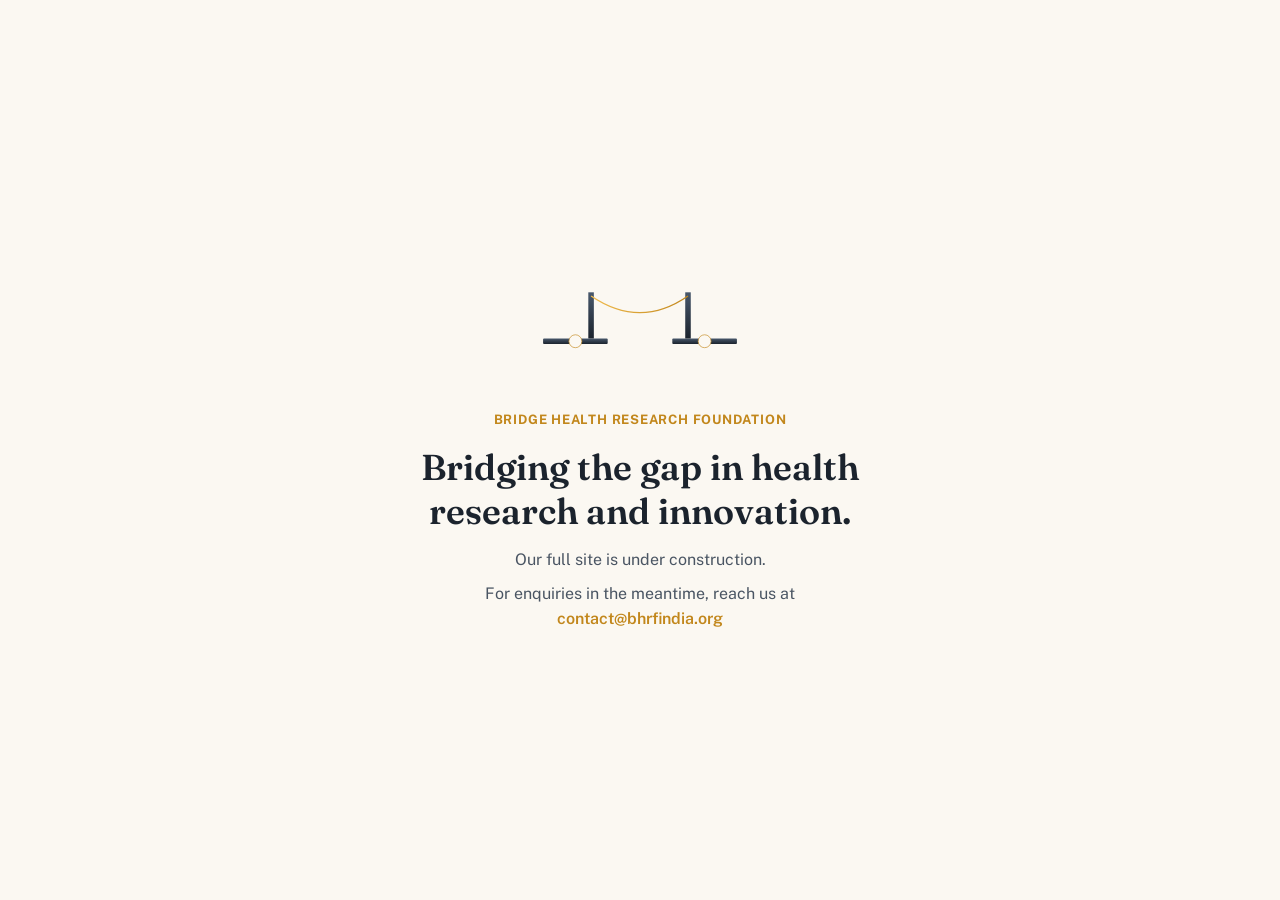
==== index.html @ 229c5f3b "Add files via upload" ====
<!DOCTYPE html>
<html lang="en">
<head>
<meta charset="UTF-8">
<meta name="viewport" content="width=device-width, initial-scale=1.0">
<title>Bridge Health Research Foundation — Coming Soon</title>
<link href="https://fonts.googleapis.com/css2?family=Fraunces:wght@500;600&family=Public+Sans:wght@400;500&display=swap" rel="stylesheet">
<style>
  :root{
    --slate-2:#1B232D;
    --amber-1:#F0BB4D;
    --amber-2:#C2871C;
    --cream-1:#FBF8F2;
  }
  *{box-sizing:border-box;}
  html,body{height:100%; margin:0;}
  body{
    display:flex; align-items:center; justify-content:center;
    font-family:'Public Sans', sans-serif;
    background:var(--cream-1); color:var(--slate-2);
    padding:24px; text-align:center;
  }
  .card{max-width:520px;}
  svg{margin:0 auto 28px;}
  h1{font-family:'Fraunces', serif; font-size:clamp(26px,4vw,36px); margin:0 0 14px; font-weight:600;}
  p{font-size:16px; color:#4A5563; margin:0 0 8px; line-height:1.6;}
  .tag{font-size:13px; color:var(--amber-2); font-weight:700; letter-spacing:0.06em; margin-bottom:18px; display:block;}
  a.mail{color:var(--amber-2); font-weight:600; text-decoration:none;}
  a.mail:hover{text-decoration:underline;}
</style>
</head>
<body>
  <div class="card">
    <svg width="220" height="120" viewBox="0 0 460 260" xmlns="http://www.w3.org/2000/svg" aria-hidden="true">
      <defs>
        <linearGradient id="s" x1="0" y1="0" x2="0" y2="1">
          <stop offset="0" stop-color="#48586C"/><stop offset="1" stop-color="#1B232D"/>
        </linearGradient>
        <linearGradient id="a" x1="0" y1="0" x2="1" y2="0">
          <stop offset="0" stop-color="#F0BB4D"/><stop offset="1" stop-color="#C2871C"/>
        </linearGradient>
      </defs>
      <rect x="20" y="170" width="140" height="12" rx="2" fill="url(#s)"/>
      <rect x="300" y="170" width="140" height="12" rx="2" fill="url(#s)"/>
      <rect x="118" y="70" width="12" height="100" fill="url(#s)"/>
      <rect x="328" y="70" width="12" height="100" fill="url(#s)"/>
      <path d="M124,78 Q230,150 334,78" stroke="url(#a)" stroke-width="3" fill="none"/>
      <circle cx="90" cy="176" r="14" fill="#FBF8F2" stroke="#C2871C" stroke-width="1.4"/>
      <circle cx="370" cy="176" r="14" fill="#FBF8F2" stroke="#C2871C" stroke-width="1.4"/>
    </svg>
    <span class="tag">BRIDGE HEALTH RESEARCH FOUNDATION</span>
    <h1>Bridging the gap in health research and innovation.</h1>
    <p>Our full site is under construction.</p>
    <p>For enquiries in the meantime, reach us at<br>
      <a class="mail" href="mailto:contact@bhrfindia.org">contact@bhrfindia.org</a>
    </p>
  </div>
</body>
</html>
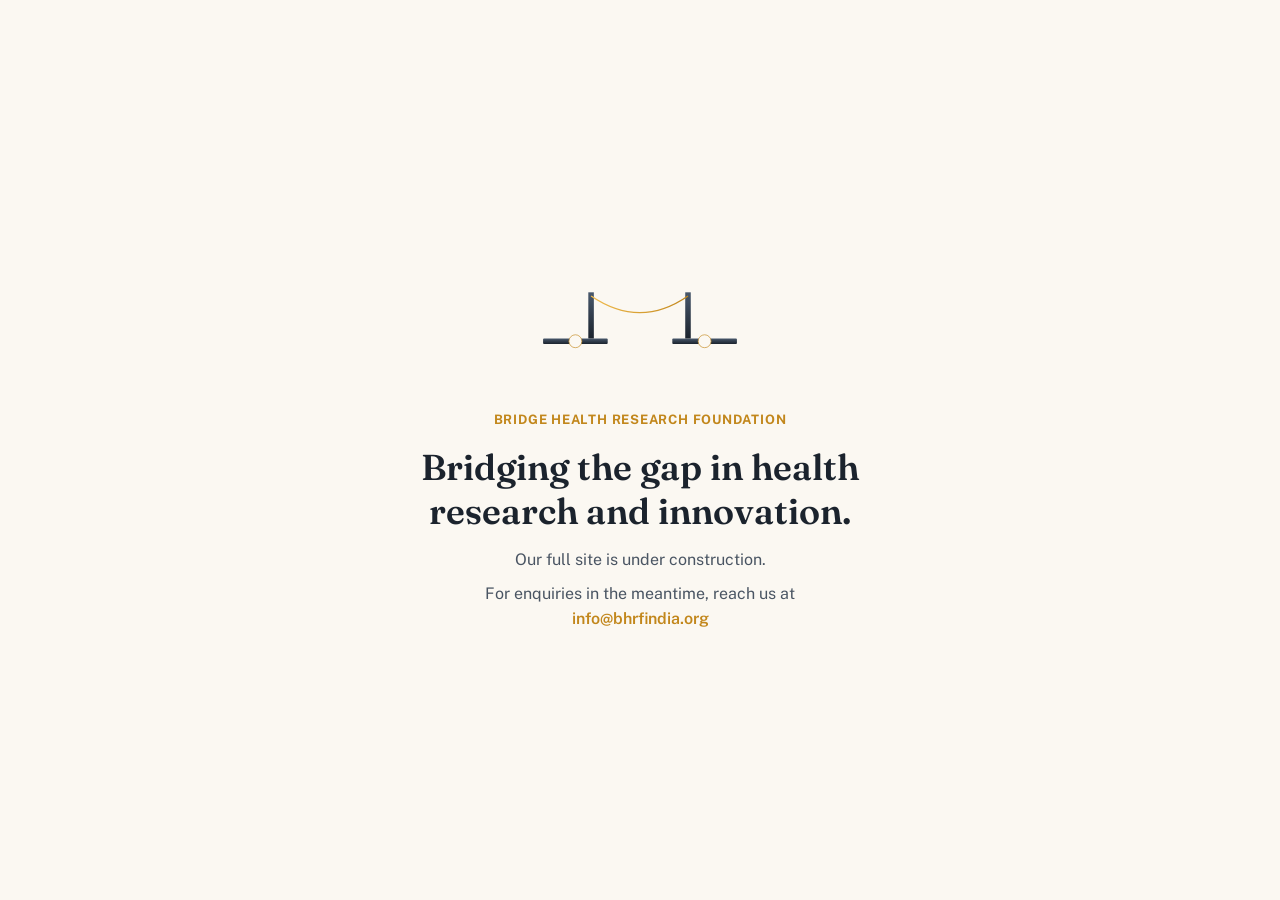
==== commit bfbd6970: "Update contact email address in index.html" ====
--- a/index.html
+++ b/index.html
@@ -52,7 +52,7 @@
     <h1>Bridging the gap in health research and innovation.</h1>
     <p>Our full site is under construction.</p>
     <p>For enquiries in the meantime, reach us at<br>
-      <a class="mail" href="mailto:contact@bhrfindia.org">contact@bhrfindia.org</a>
+      <a class="mail" href="mailto:info@bhrfindia.org">info@bhrfindia.org</a>
     </p>
   </div>
 </body>
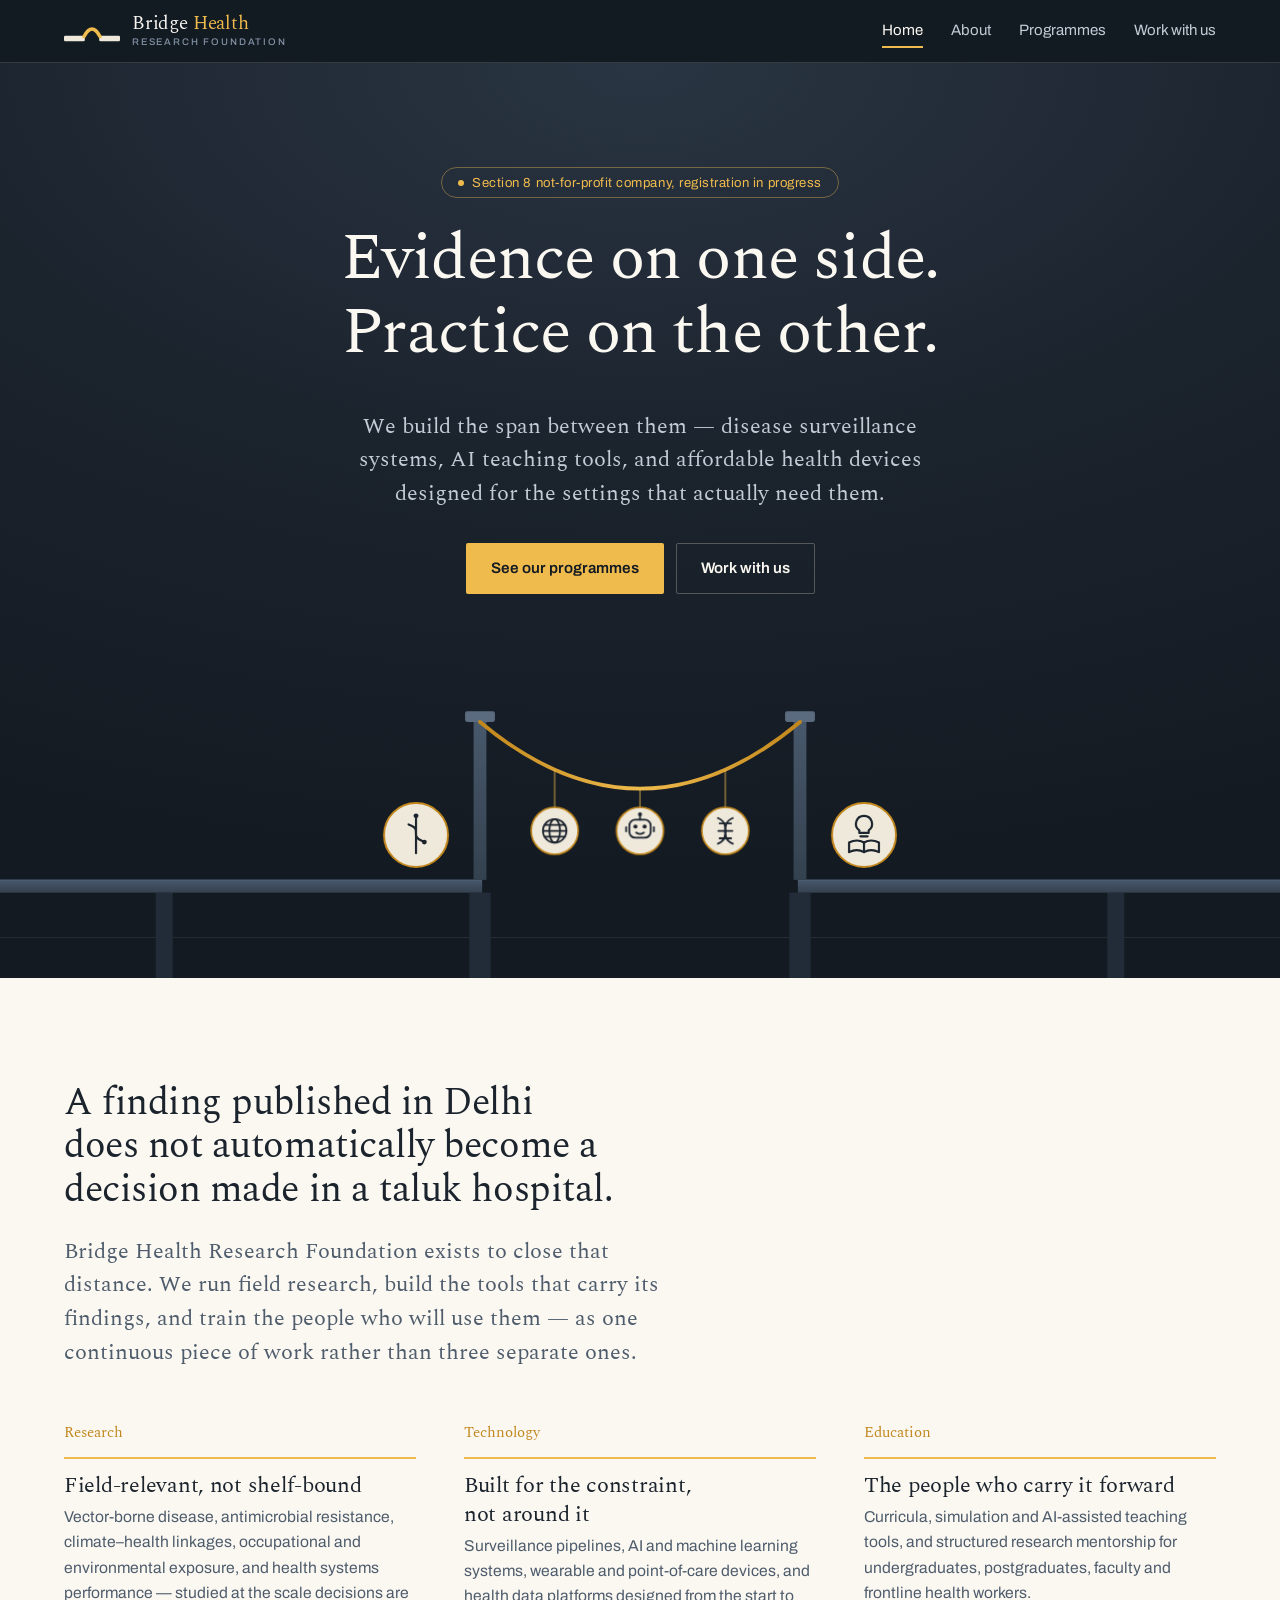
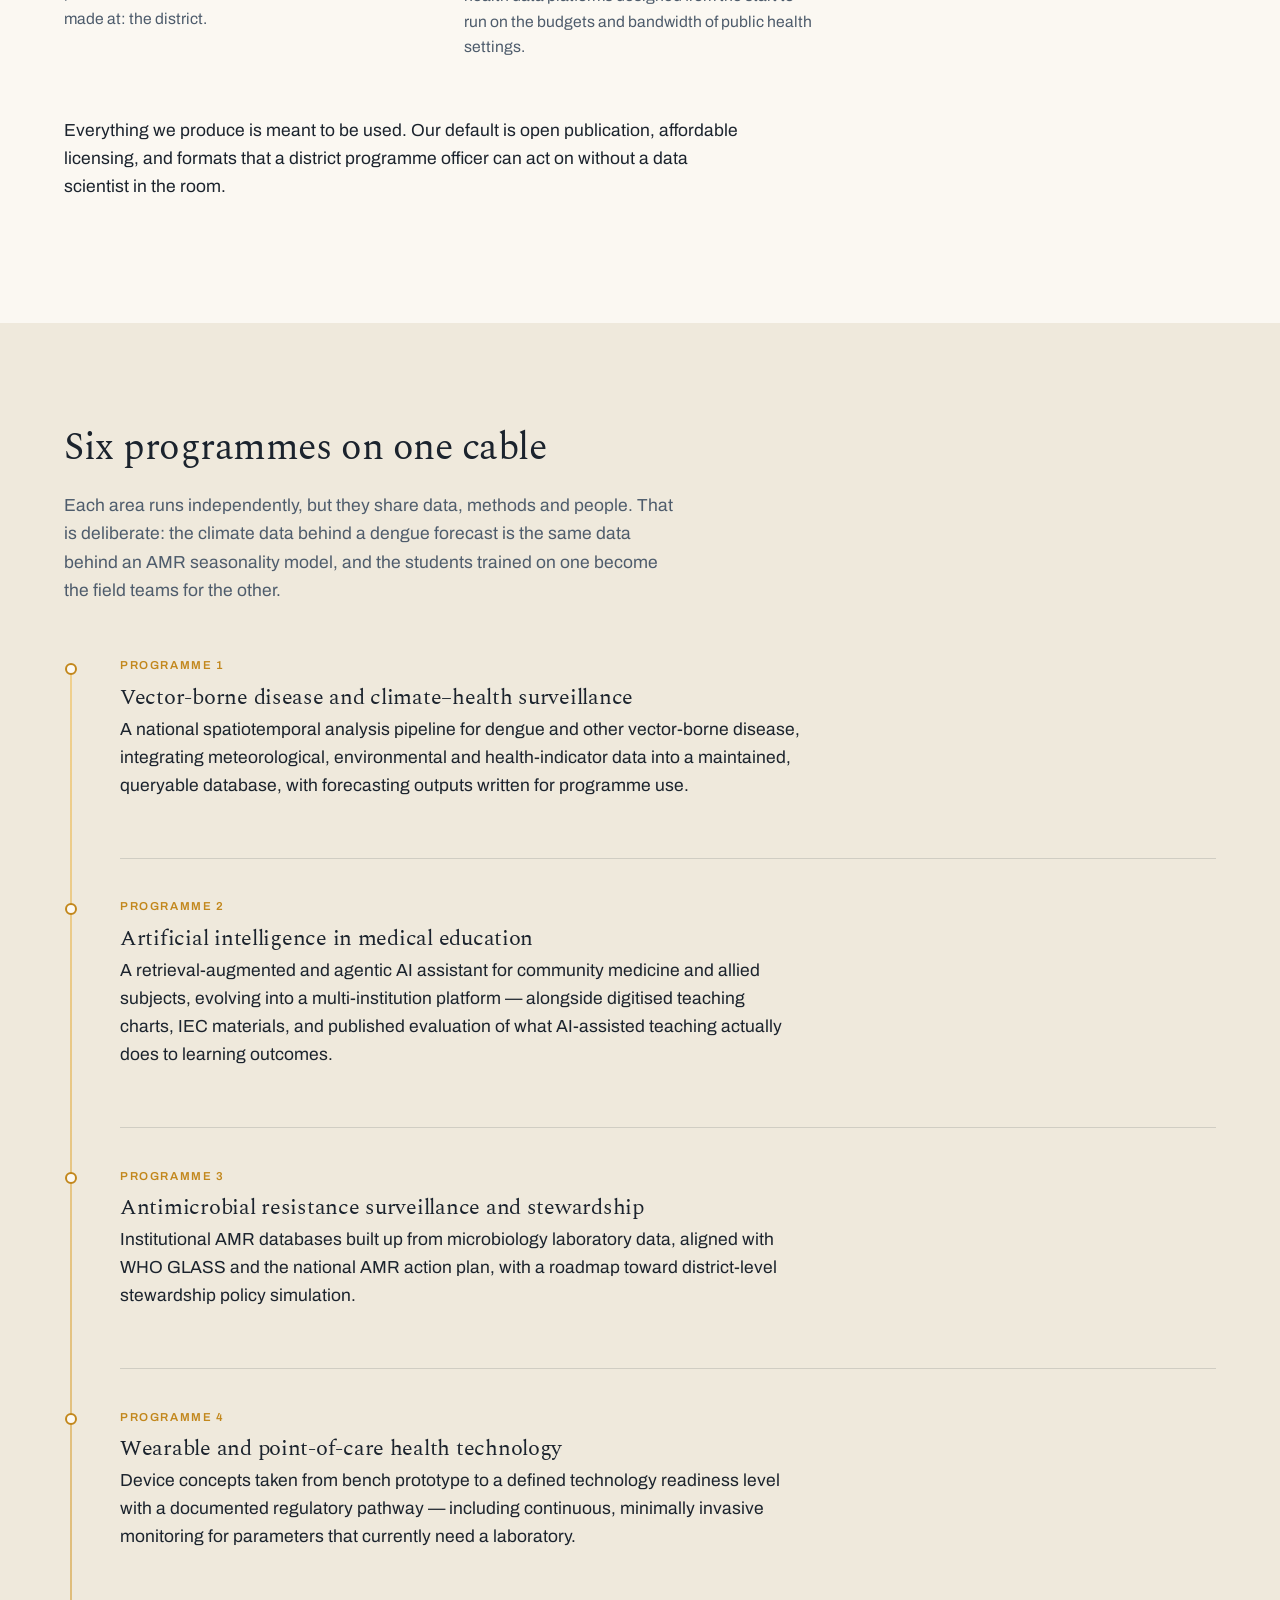
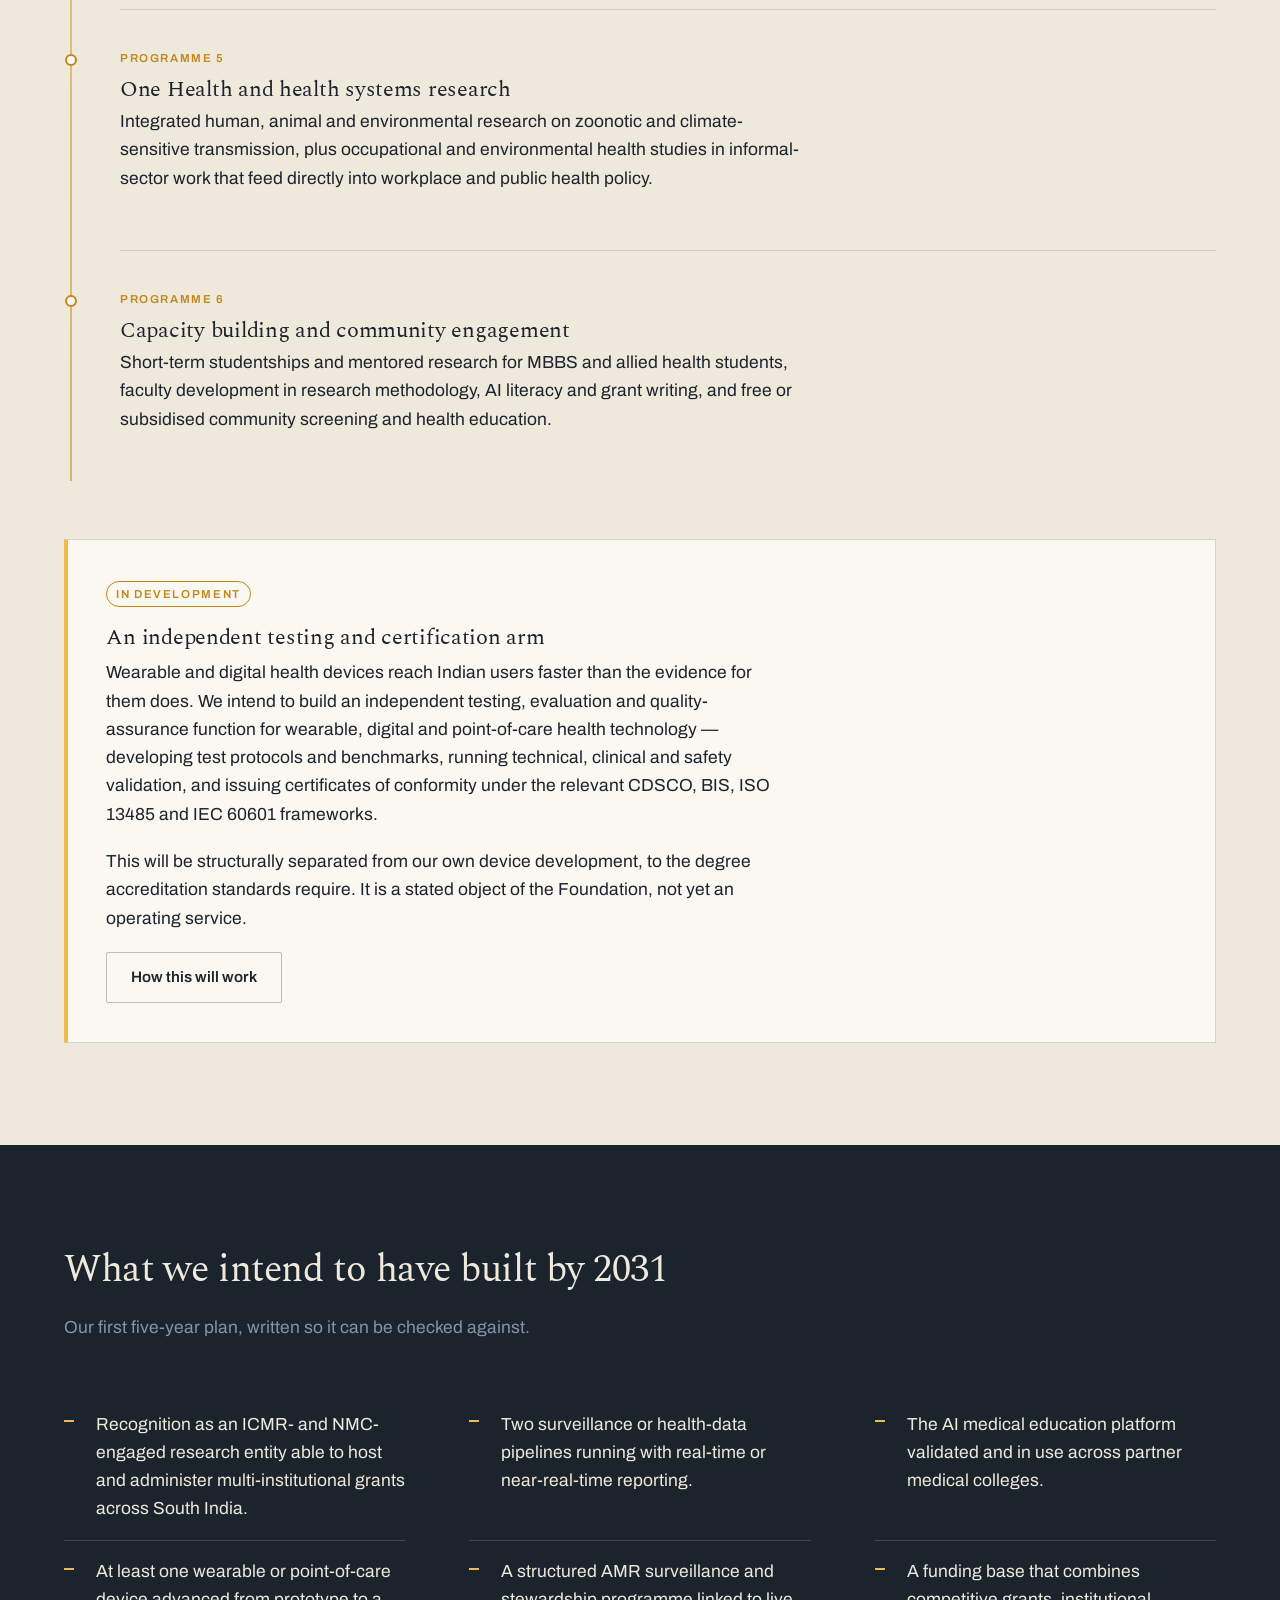
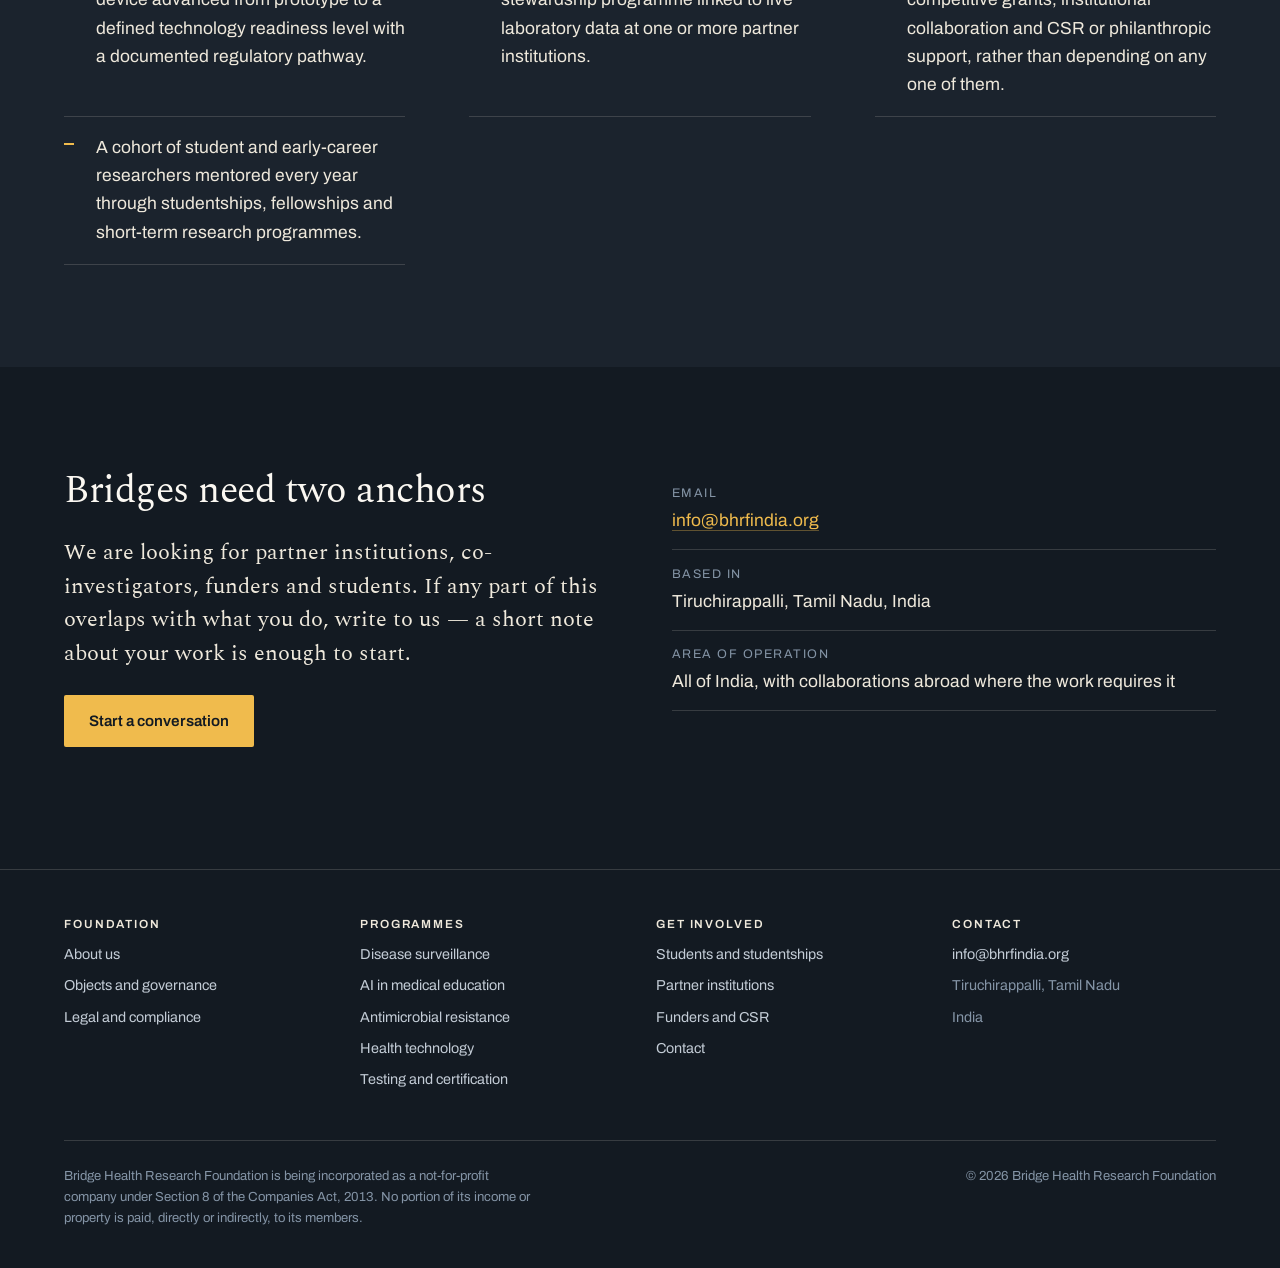
==== commit f4543e10: "Add files via upload" ====
--- a/index.html
+++ b/index.html
@@ -1,59 +1,328 @@
 <!DOCTYPE html>
-<html lang="en">
+<html lang="en-IN">
 <head>
-<meta charset="UTF-8">
-<meta name="viewport" content="width=device-width, initial-scale=1.0">
-<title>Bridge Health Research Foundation — Coming Soon</title>
-<link href="https://fonts.googleapis.com/css2?family=Fraunces:wght@500;600&family=Public+Sans:wght@400;500&display=swap" rel="stylesheet">
-<style>
-  :root{
-    --slate-2:#1B232D;
-    --amber-1:#F0BB4D;
-    --amber-2:#C2871C;
-    --cream-1:#FBF8F2;
-  }
-  *{box-sizing:border-box;}
-  html,body{height:100%; margin:0;}
-  body{
-    display:flex; align-items:center; justify-content:center;
-    font-family:'Public Sans', sans-serif;
-    background:var(--cream-1); color:var(--slate-2);
-    padding:24px; text-align:center;
-  }
-  .card{max-width:520px;}
-  svg{margin:0 auto 28px;}
-  h1{font-family:'Fraunces', serif; font-size:clamp(26px,4vw,36px); margin:0 0 14px; font-weight:600;}
-  p{font-size:16px; color:#4A5563; margin:0 0 8px; line-height:1.6;}
-  .tag{font-size:13px; color:var(--amber-2); font-weight:700; letter-spacing:0.06em; margin-bottom:18px; display:block;}
-  a.mail{color:var(--amber-2); font-weight:600; text-decoration:none;}
-  a.mail:hover{text-decoration:underline;}
-</style>
+<meta charset="utf-8">
+<meta name="viewport" content="width=device-width, initial-scale=1">
+<title>Bridge Health Research Foundation — health research, education and technology for Indian public health</title>
+<meta name="description" content="Bridge Health Research Foundation is a not-for-profit research organisation working on disease surveillance, antimicrobial resistance, climate and health, AI in medical education, and low-cost health technology in India.">
+<link rel="icon" href="assets/img/favicon.svg" type="image/svg+xml">
+<link rel="icon" href="assets/img/favicon-32.png" sizes="32x32" type="image/png">
+<link rel="icon" href="assets/img/favicon-16.png" sizes="16x16" type="image/png">
+<link rel="apple-touch-icon" href="assets/img/apple-touch-icon.png">
+<link rel="manifest" href="site.webmanifest">
+<meta name="theme-color" content="#1B232D">
+<meta property="og:title" content="Bridge Health Research Foundation — health research, education and technology for Indian public health">
+<meta property="og:description" content="Bridge Health Research Foundation is a not-for-profit research organisation working on disease surveillance, antimicrobial resistance, climate and health, AI in medical education, and low-cost health technology in India.">
+<meta property="og:type" content="website">
+<meta property="og:url" content="https://bhrfindia.org/">
+<meta property="og:image" content="https://bhrfindia.org/assets/img/social-card.png">
+<meta property="og:image:width" content="1200">
+<meta property="og:image:height" content="630">
+<meta name="twitter:card" content="summary_large_image">
+<link rel="canonical" href="https://bhrfindia.org/">
+<link rel="preconnect" href="https://fonts.googleapis.com">
+<link rel="preconnect" href="https://fonts.gstatic.com" crossorigin>
+<link href="https://fonts.googleapis.com/css2?family=Archivo:wght@400;500;600&family=Spectral:ital,wght@0,300;0,400;0,600;1,400&display=swap" rel="stylesheet">
+<link rel="stylesheet" href="assets/css/site.css">
 </head>
 <body>
-  <div class="card">
-    <svg width="220" height="120" viewBox="0 0 460 260" xmlns="http://www.w3.org/2000/svg" aria-hidden="true">
-      <defs>
-        <linearGradient id="s" x1="0" y1="0" x2="0" y2="1">
-          <stop offset="0" stop-color="#48586C"/><stop offset="1" stop-color="#1B232D"/>
-        </linearGradient>
-        <linearGradient id="a" x1="0" y1="0" x2="1" y2="0">
-          <stop offset="0" stop-color="#F0BB4D"/><stop offset="1" stop-color="#C2871C"/>
-        </linearGradient>
-      </defs>
-      <rect x="20" y="170" width="140" height="12" rx="2" fill="url(#s)"/>
-      <rect x="300" y="170" width="140" height="12" rx="2" fill="url(#s)"/>
-      <rect x="118" y="70" width="12" height="100" fill="url(#s)"/>
-      <rect x="328" y="70" width="12" height="100" fill="url(#s)"/>
-      <path d="M124,78 Q230,150 334,78" stroke="url(#a)" stroke-width="3" fill="none"/>
-      <circle cx="90" cy="176" r="14" fill="#FBF8F2" stroke="#C2871C" stroke-width="1.4"/>
-      <circle cx="370" cy="176" r="14" fill="#FBF8F2" stroke="#C2871C" stroke-width="1.4"/>
-    </svg>
-    <span class="tag">BRIDGE HEALTH RESEARCH FOUNDATION</span>
-    <h1>Bridging the gap in health research and innovation.</h1>
-    <p>Our full site is under construction.</p>
-    <p>For enquiries in the meantime, reach us at<br>
-      <a class="mail" href="mailto:info@bhrfindia.org">info@bhrfindia.org</a>
-    </p>
+<a class="skip" href="#main">Skip to content</a>
+
+<header class="masthead">
+  <div class="wrap masthead__inner">
+    <a class="lockup" href="index.html">
+      <img src="assets/img/logo-mark.svg" alt="" width="56" height="30">
+      <span class="lockup__name">Bridge <b>Health</b>
+        <span class="lockup__sub">Research Foundation</span>
+      </span>
+    </a>
+    <button class="nav__toggle" aria-expanded="false" aria-controls="primary-nav">Menu</button>
+    <nav class="nav" id="primary-nav" aria-label="Primary">
+      <a href="index.html">Home</a>
+      <a href="about.html">About</a>
+      <a href="programmes.html">Programmes</a>
+      <a href="work-with-us.html">Work with us</a>
+    </nav>
   </div>
+</header>
+
+<main id="main">
+
+  <!-- ============ HERO ============ -->
+  <section class="hero">
+    <div class="wrap hero__text">
+      <p class="hero__status">Section 8 not-for-profit company, registration in progress</p>
+      <h1>Evidence on one side.<br>Practice on the other.</h1>
+      <p class="hero__lede">We build the span between them — disease surveillance systems, AI teaching tools, and affordable health devices designed for the settings that actually need them.</p>
+      <div class="hero__actions">
+        <a class="btn btn--primary" href="programmes.html">See our programmes</a>
+        <a class="btn btn--ghost" href="work-with-us.html">Work with us</a>
+      </div>
+    </div>
+
+    <div class="bridge" aria-hidden="true">
+      <svg viewBox="0 0 1200 330" xmlns="http://www.w3.org/2000/svg" preserveAspectRatio="xMidYMax meet">
+        <defs>
+          <linearGradient id="deckGrad" x1="0" y1="0" x2="0" y2="1">
+            <stop class="deck-stop-1" offset="0"/><stop class="deck-stop-2" offset="1"/>
+          </linearGradient>
+          <linearGradient id="cableGrad" x1="0" y1="0" x2="1" y2="0">
+            <stop class="cable-stop-1" offset="0"/><stop class="cable-stop-2" offset=".5"/><stop class="cable-stop-3" offset="1"/>
+          </linearGradient>
+        </defs>
+
+        <line class="bridge__horizon" x1="0" y1="292" x2="1200" y2="292"/>
+
+        <rect class="bridge__pier" x="146" y="250" width="16" height="80"/>
+        <rect class="bridge__pier" x="1038" y="250" width="16" height="80"/>
+        <rect class="bridge__pier" x="440" y="250" width="20" height="80"/>
+        <rect class="bridge__pier" x="740" y="250" width="20" height="80"/>
+
+        <!-- two decks with a real gap between them: the gap is the point -->
+        <rect class="bridge__deck" x="0" y="238" width="452" height="12"/>
+        <rect class="bridge__deck" x="748" y="238" width="452" height="12"/>
+        <line class="bridge__deck-edge" x1="0" y1="238" x2="452" y2="238"/>
+        <line class="bridge__deck-edge" x1="748" y1="238" x2="1200" y2="238"/>
+
+        <rect class="bridge__deck" x="444" y="90" width="12" height="148"/>
+        <rect class="bridge__cap"  x="436" y="80" width="28" height="10" rx="2"/>
+        <rect class="bridge__deck" x="744" y="90" width="12" height="148"/>
+        <rect class="bridge__cap"  x="736" y="80" width="28" height="10" rx="2"/>
+
+        <path class="bridge__cable" pathLength="100" d="M450,90 Q600,215 750,90"/>
+
+        <!-- hanger drop points are the cable's y at each x, not eyeballed -->
+        <line class="bridge__hanger pod pod--1" x1="520" y1="134.7" x2="520" y2="170"/>
+        <line class="bridge__hanger pod pod--2" x1="600" y1="152.5" x2="600" y2="170"/>
+        <line class="bridge__hanger pod pod--3" x1="680" y1="134.7" x2="680" y2="170"/>
+
+        <!-- connector pods: One Health globe, AI assistant, DNA -->
+        <g class="pod pod--1" transform="translate(520,192)">
+          <circle class="bridge__badge" r="22"/><circle class="bridge__ring" r="22"/>
+          <g class="bridge__glyph">
+            <circle r="11"/>
+            <path d="M-11,0 H11"/>
+            <ellipse rx="5" ry="11"/>
+            <path d="M-9.5,-5.5 H9.5 M-9.5,5.5 H9.5"/>
+          </g>
+        </g>
+
+        <g class="pod pod--2" transform="translate(600,192)">
+          <circle class="bridge__badge" r="22"/><circle class="bridge__ring" r="22"/>
+          <g class="bridge__glyph">
+            <path d="M0,-14 V-10.5"/><circle class="bridge__dot" cx="0" cy="-15.5" r="1.9"/>
+            <rect x="-10" y="-10.5" width="20" height="17" rx="5.5"/>
+            <path d="M-13,-3.5 V0.5 M13,-3.5 V0.5"/>
+            <circle class="bridge__dot" cx="-4.3" cy="-4" r="1.9"/>
+            <circle class="bridge__dot" cx="4.3" cy="-4" r="1.9"/>
+            <path d="M-3.6,1.6 Q0,4.2 3.6,1.6"/>
+          </g>
+        </g>
+
+        <g class="pod pod--3" transform="translate(680,192)">
+          <circle class="bridge__badge" r="22"/><circle class="bridge__ring" r="22"/>
+          <g class="bridge__glyph">
+            <path d="M-7,-12 C7,-6 -7,6 7,12"/>
+            <path d="M7,-12 C-7,-6 7,6 -7,12"/>
+            <path d="M-5.4,-7 H5.4 M-6.6,0 H6.6 M-5.4,7 H5.4"/>
+          </g>
+        </g>
+
+        <!-- anchor: health (rod of Asclepius) -->
+        <g class="anchor" transform="translate(390,196)">
+          <circle class="bridge__badge" r="30"/><circle class="bridge__ring bridge__ring--lg" r="30"/>
+          <g class="bridge__glyph bridge__glyph--lg">
+            <path d="M0,-15.5 V17"/>
+            <circle class="bridge__dot" cx="0" cy="-18" r="2.3"/>
+            <path d="M-7,-10 C7,-5.5 -7,0.5 6,5.5"/>
+            <circle class="bridge__dot" cx="7.8" cy="6.6" r="2.3"/>
+          </g>
+        </g>
+
+        <!-- anchor: research (lightbulb over open book) -->
+        <g class="anchor" transform="translate(810,196)">
+          <circle class="bridge__badge" r="30"/><circle class="bridge__ring bridge__ring--lg" r="30"/>
+          <g class="bridge__glyph bridge__glyph--lg">
+            <path d="M0,-18 a7.5,7.5 0 0 1 4.4,13.6 V-2 h-8.8 v-2.4 A7.5,7.5 0 0 1 0,-18 Z"/>
+            <path d="M-3.4,1.2 H3.4"/>
+            <path d="M-14,7 c5,-2.6 9.6,-2.6 14,0 c4.4,-2.6 9,-2.6 14,0 v9 c-5,-2.6 -9.6,-2.6 -14,0 c-4.4,-2.6 -9,-2.6 -14,0 Z"/>
+            <path d="M0,7 V16"/>
+          </g>
+        </g>
+      </svg>
+    </div>
+  </section>
+
+  <!-- ============ WHAT WE DO ============ -->
+  <section class="surface--paper">
+    <div class="wrap">
+      <div class="section-head">
+        <h2>A finding published in Delhi does not automatically become a decision made in a taluk hospital.</h2>
+        <p class="lede">Bridge Health Research Foundation exists to close that distance. We run field research, build the tools that carry its findings, and train the people who will use them — as one continuous piece of work rather than three separate ones.</p>
+      </div>
+
+      <div class="piers">
+        <div class="pier">
+          <span class="pier__num">Research</span>
+          <h3>Field-relevant, not shelf-bound</h3>
+          <p>Vector-borne disease, antimicrobial resistance, climate–health linkages, occupational and environmental exposure, and health systems performance — studied at the scale decisions are made at: the district.</p>
+        </div>
+        <div class="pier">
+          <span class="pier__num">Technology</span>
+          <h3>Built for the constraint, not around it</h3>
+          <p>Surveillance pipelines, AI and machine learning systems, wearable and point-of-care devices, and health data platforms designed from the start to run on the budgets and bandwidth of public health settings.</p>
+        </div>
+        <div class="pier">
+          <span class="pier__num">Education</span>
+          <h3>The people who carry it forward</h3>
+          <p>Curricula, simulation and AI-assisted teaching tools, and structured research mentorship for undergraduates, postgraduates, faculty and frontline health workers.</p>
+        </div>
+      </div>
+
+      <p class="u-mt-8 u-measure">Everything we produce is meant to be used. Our default is open publication, affordable licensing, and formats that a district programme officer can act on without a data scientist in the room.</p>
+    </div>
+  </section>
+
+  <!-- ============ PROGRAMMES ============ -->
+  <section class="surface--tint">
+    <div class="wrap">
+      <div class="section-head">
+        <h2>Six programmes on one cable</h2>
+        <p>Each area runs independently, but they share data, methods and people. That is deliberate: the climate data behind a dengue forecast is the same data behind an AMR seasonality model, and the students trained on one become the field teams for the other.</p>
+      </div>
+
+      <div class="rail">
+        <article class="rail__item">
+          <span class="label">Programme 1</span>
+          <h3>Vector-borne disease and climate–health surveillance</h3>
+          <p>A national spatiotemporal analysis pipeline for dengue and other vector-borne disease, integrating meteorological, environmental and health-indicator data into a maintained, queryable database, with forecasting outputs written for programme use.</p>
+        </article>
+
+        <article class="rail__item">
+          <span class="label">Programme 2</span>
+          <h3>Artificial intelligence in medical education</h3>
+          <p>A retrieval-augmented and agentic AI assistant for community medicine and allied subjects, evolving into a multi-institution platform — alongside digitised teaching charts, IEC materials, and published evaluation of what AI-assisted teaching actually does to learning outcomes.</p>
+        </article>
+
+        <article class="rail__item">
+          <span class="label">Programme 3</span>
+          <h3>Antimicrobial resistance surveillance and stewardship</h3>
+          <p>Institutional AMR databases built up from microbiology laboratory data, aligned with WHO GLASS and the national AMR action plan, with a roadmap toward district-level stewardship policy simulation.</p>
+        </article>
+
+        <article class="rail__item">
+          <span class="label">Programme 4</span>
+          <h3>Wearable and point-of-care health technology</h3>
+          <p>Device concepts taken from bench prototype to a defined technology readiness level with a documented regulatory pathway — including continuous, minimally invasive monitoring for parameters that currently need a laboratory.</p>
+        </article>
+
+        <article class="rail__item">
+          <span class="label">Programme 5</span>
+          <h3>One Health and health systems research</h3>
+          <p>Integrated human, animal and environmental research on zoonotic and climate-sensitive transmission, plus occupational and environmental health studies in informal-sector work that feed directly into workplace and public health policy.</p>
+        </article>
+
+        <article class="rail__item">
+          <span class="label">Programme 6</span>
+          <h3>Capacity building and community engagement</h3>
+          <p>Short-term studentships and mentored research for MBBS and allied health students, faculty development in research methodology, AI literacy and grant writing, and free or subsidised community screening and health education.</p>
+        </article>
+      </div>
+
+      <div class="callout u-mt-9">
+        <span class="label label--outline">In development</span>
+        <h3>An independent testing and certification arm</h3>
+        <p>Wearable and digital health devices reach Indian users faster than the evidence for them does. We intend to build an independent testing, evaluation and quality-assurance function for wearable, digital and point-of-care health technology — developing test protocols and benchmarks, running technical, clinical and safety validation, and issuing certificates of conformity under the relevant CDSCO, BIS, ISO 13485 and IEC 60601 frameworks.</p>
+        <p>This will be structurally separated from our own device development, to the degree accreditation standards require. It is a stated object of the Foundation, not yet an operating service.</p>
+        <p class="callout__action u-mb-0"><a class="btn btn--ghost" href="programmes.html#certification">How this will work</a></p>
+      </div>
+    </div>
+  </section>
+
+  <!-- ============ GOALS ============ -->
+  <section>
+    <div class="wrap">
+      <div class="section-head">
+        <h2>What we intend to have built by 2031</h2>
+        <p>Our first five-year plan, written so it can be checked against.</p>
+      </div>
+      <ul class="goals">
+        <li>Recognition as an ICMR- and NMC-engaged research entity able to host and administer multi-institutional grants across South India.</li>
+        <li>Two surveillance or health-data pipelines running with real-time or near-real-time reporting.</li>
+        <li>The AI medical education platform validated and in use across partner medical colleges.</li>
+        <li>At least one wearable or point-of-care device advanced from prototype to a defined technology readiness level with a documented regulatory pathway.</li>
+        <li>A structured AMR surveillance and stewardship programme linked to live laboratory data at one or more partner institutions.</li>
+        <li>A funding base that combines competitive grants, institutional collaboration and CSR or philanthropic support, rather than depending on any one of them.</li>
+        <li>A cohort of student and early-career researchers mentored every year through studentships, fellowships and short-term research programmes.</li>
+      </ul>
+    </div>
+  </section>
+
+  <!-- ============ CTA ============ -->
+  <section class="cta surface--deep">
+    <div class="wrap cta__grid">
+      <div>
+        <h2>Bridges need two anchors</h2>
+        <p class="lede">We are looking for partner institutions, co-investigators, funders and students. If any part of this overlaps with what you do, write to us — a short note about your work is enough to start.</p>
+        <p><a class="btn btn--primary" href="work-with-us.html">Start a conversation</a></p>
+      </div>
+      <div>
+        <ul class="contact-list">
+          <li><span>Email</span><a href="mailto:info@bhrfindia.org">info@bhrfindia.org</a></li>
+          <li><span>Based in</span>Tiruchirappalli, Tamil Nadu, India</li>
+          <li><span>Area of operation</span>All of India, with collaborations abroad where the work requires it</li>
+        </ul>
+      </div>
+    </div>
+  </section>
+</main>
+
+<footer class="site-footer">
+  <div class="wrap">
+    <div class="site-footer__grid">
+      <div>
+        <h4>Foundation</h4>
+        <ul>
+          <li><a href="about.html">About us</a></li>
+          <li><a href="about.html#objects">Objects and governance</a></li>
+          <li><a href="about.html#compliance">Legal and compliance</a></li>
+        </ul>
+      </div>
+      <div>
+        <h4>Programmes</h4>
+        <ul>
+          <li><a href="programmes.html#surveillance">Disease surveillance</a></li>
+          <li><a href="programmes.html#education">AI in medical education</a></li>
+          <li><a href="programmes.html#amr">Antimicrobial resistance</a></li>
+          <li><a href="programmes.html#devices">Health technology</a></li>
+          <li><a href="programmes.html#certification">Testing and certification</a></li>
+        </ul>
+      </div>
+      <div>
+        <h4>Get involved</h4>
+        <ul>
+          <li><a href="work-with-us.html#students">Students and studentships</a></li>
+          <li><a href="work-with-us.html#institutions">Partner institutions</a></li>
+          <li><a href="work-with-us.html#funders">Funders and CSR</a></li>
+          <li><a href="work-with-us.html#contact">Contact</a></li>
+        </ul>
+      </div>
+      <div>
+        <h4>Contact</h4>
+        <ul>
+          <li><a href="mailto:info@bhrfindia.org">info@bhrfindia.org</a></li>
+          <li>Tiruchirappalli, Tamil Nadu</li>
+          <li>India</li>
+        </ul>
+      </div>
+    </div>
+    <div class="site-footer__legal">
+      <p>Bridge Health Research Foundation is being incorporated as a not-for-profit company under Section 8 of the Companies Act, 2013. No portion of its income or property is paid, directly or indirectly, to its members.</p>
+      <p>&copy; 2026 Bridge Health Research Foundation</p>
+    </div>
+  </div>
+</footer>
+
+<script src="assets/js/site.js"></script>
 </body>
 </html>
--- a/assets/css/site.css
+++ b/assets/css/site.css
@@ -0,0 +1,634 @@
+/* ==========================================================================
+   Bridge Health Research Foundation — site.css
+
+   1. Tokens          primitives, then semantic aliases
+   2. Base            reset and elements
+   3. Layout          wrap, surface, section-head
+   4. Utilities       u- prefixed, single-purpose
+   5. Components      one block each, BEM-ish naming
+
+   Rule that governs the whole palette: amber is only ever used for
+   CONNECTIVE elements — cables, rails, node markers, rules, focus.
+   Never as a background wash or decorative fill.
+   ========================================================================== */
+
+/* ==========================================================================
+   1. TOKENS
+   ========================================================================== */
+
+:root {
+  /* --- colour primitives ------------------------------------------------
+     Slate ramp. --slate-500 and --slate-900 are the two brand endpoints;
+     everything else is derived, to give the bridge drawing depth. */
+  --slate-950: #131A22;
+  --slate-900: #1B232D;   /* brand: structure, dark end */
+  --slate-800: #222C38;
+  --slate-700: #2A3543;
+  --slate-600: #34414F;
+  --slate-500: #48586C;   /* brand: structure, light end */
+  --slate-400: #5A6B80;
+  --slate-300: #8494A6;
+  --slate-200: #C3CCD6;
+
+  /* Amber ramp. --amber-400 and --amber-600 are the brand endpoints. */
+  --amber-300: #FFD070;
+  --amber-400: #F0BB4D;   /* brand: cable, light end */
+  --amber-600: #C2871C;   /* brand: cable, dark end */
+
+  /* Cream ramp. --cream-50 and --cream-100 are the brand endpoints. */
+  --cream-50:  #FBF8F2;   /* brand: paper */
+  --cream-100: #EFE9DC;   /* brand: tinted paper */
+  --cream-200: #DFD7C6;
+
+  --ink:       #1B232D;
+  --ink-muted: #4E5C6C;
+
+  /* Error is the one hue outside the brand. Desaturated so it reads as a
+     correction, not an alarm. */
+  --red-300: #E08A72;
+  --red-600: #A03A22;
+
+  /* --- semantic colour --------------------------------------------------
+     Components reference these, never the primitives above. */
+  --bg:               var(--slate-900);
+  --bg-deep:          var(--slate-950);
+  --bg-paper:         var(--cream-50);
+  --bg-tint:          var(--cream-100);
+  --bg-input:         rgba(255, 255, 255, 0.04);
+
+  --text:             var(--cream-100);
+  --text-strong:      var(--cream-50);
+  --text-muted:       var(--slate-300);
+  --text-paper:       var(--ink);
+  --text-paper-muted: var(--ink-muted);
+
+  --accent:           var(--amber-400);
+  --accent-hover:     var(--amber-300);
+  --accent-strong:    var(--amber-600);
+
+  --line-dark:        rgba(239, 233, 220, 0.16);  /* hairline on slate */
+  --line-dark-solid:  rgba(239, 233, 220, 0.28);  /* control borders on slate */
+  --line-paper:       rgba(27, 35, 45, 0.14);     /* hairline on cream */
+  --line-paper-solid: rgba(27, 35, 45, 0.28);     /* control borders on cream */
+
+  --focus:            var(--amber-400);
+  --focus-ring:       rgba(240, 187, 77, 0.25);
+  --danger:           var(--red-300);
+  --danger-ring:      rgba(224, 138, 114, 0.25);
+
+  /* --- typography ------------------------------------------------------- */
+  --font-serif: "Spectral", Georgia, "Times New Roman", serif;
+  --font-sans:  "Archivo", system-ui, -apple-system, "Segoe UI", sans-serif;
+
+  --weight-regular: 400;
+  --weight-medium:  500;
+  --weight-semi:    600;
+
+  --leading-tight: 1.14;   /* display headings */
+  --leading-snug:  1.28;   /* sub-headings */
+  --leading-mid:   1.5;    /* serif lede */
+  --leading-body:  1.62;   /* sans body */
+
+  --text-label: 0.72rem;   /* uppercase labels */
+  --text-micro: 0.82rem;   /* legal, notes */
+  --text-small: 0.9rem;    /* UI, captions */
+
+  --step--1: clamp(0.82rem, 0.80rem + 0.10vw, 0.88rem);
+  --step-0:  clamp(1.00rem, 0.97rem + 0.16vw, 1.09rem);
+  --step-1:  clamp(1.20rem, 1.13rem + 0.34vw, 1.42rem);
+  --step-2:  clamp(1.44rem, 1.31rem + 0.64vw, 1.85rem);
+  --step-3:  clamp(1.73rem, 1.50rem + 1.12vw, 2.40rem);
+  --step-4:  clamp(2.07rem, 1.68rem + 1.92vw, 3.13rem);
+  --step-5:  clamp(2.49rem, 1.83rem + 3.20vw, 4.07rem);
+
+  --tracking-label: 0.14em;
+  --tracking-caps:  0.19em;
+
+  /* --- space (0.25rem base grid) ---------------------------------------- */
+  --space-1:  0.25rem;
+  --space-2:  0.5rem;
+  --space-3:  0.75rem;
+  --space-4:  1rem;
+  --space-5:  1.25rem;
+  --space-6:  1.5rem;
+  --space-7:  2rem;
+  --space-8:  2.5rem;
+  --space-9:  3rem;
+  --space-10: 4rem;
+  --space-11: 5rem;
+
+  --space-section: clamp(3.5rem, 8vw, 7rem);   /* between sections */
+  --space-block:   clamp(2rem, 4vw, 3.25rem);  /* heading block to content */
+  --space-item:    clamp(1.5rem, 3vw, 2.4rem); /* rail item padding */
+  --gutter:        clamp(1.25rem, 5vw, 4rem);
+
+  /* --- border and radius ------------------------------------------------ */
+  --radius-sm:     2px;   /* every rectangular control */
+  --radius-pill:   999px;
+  --radius-circle: 50%;
+  --border-hair:   1px;
+  --border-mark:   2px;   /* node rings, active underlines */
+  --border-anchor: 4px;   /* callout left edge */
+
+  /* --- motion ----------------------------------------------------------- */
+  --dur-fast: 0.18s;
+  --dur-mid:  0.55s;
+  --dur-slow: 1.5s;
+  --ease-out:  ease-out;
+  --ease-draw: cubic-bezier(0.65, 0.02, 0.3, 1);
+
+  /* --- layout ----------------------------------------------------------- */
+  --measure:      68ch;   /* sans body */
+  --measure-lede: 58ch;   /* serif lede runs wider per character */
+  --width-page:   1180px;
+  --width-narrow: 760px;
+  --width-form:   34rem;
+}
+
+/* ==========================================================================
+   2. BASE
+   ========================================================================== */
+
+*, *::before, *::after { box-sizing: border-box; }
+
+html { -webkit-text-size-adjust: 100%; scroll-behavior: smooth; }
+@media (prefers-reduced-motion: reduce) { html { scroll-behavior: auto; } }
+
+body {
+  margin: 0;
+  background: var(--bg);
+  color: var(--text);
+  font-family: var(--font-sans);
+  font-size: var(--step-0);
+  line-height: var(--leading-body);
+  font-synthesis-weight: none;
+  text-rendering: optimizeLegibility;
+}
+
+h1, h2, h3, h4 {
+  font-family: var(--font-serif);
+  font-weight: var(--weight-regular);
+  line-height: var(--leading-tight);
+  letter-spacing: -0.012em;
+  margin: 0 0 0.6em;
+  text-wrap: balance;
+}
+h1 { font-size: var(--step-5); }
+h2 { font-size: var(--step-3); }
+h3 { font-size: var(--step-1); line-height: var(--leading-snug); }
+p  { margin: 0 0 1.1em; max-width: var(--measure); }
+a  { color: inherit; }
+strong { font-weight: var(--weight-semi); }
+
+::selection { background: var(--accent); color: var(--slate-950); }
+
+:focus-visible {
+  outline: var(--border-mark) solid var(--focus);
+  outline-offset: 3px;
+  border-radius: var(--radius-sm);
+}
+
+.skip {
+  position: absolute; left: -9999px; top: 0; z-index: 100;
+  background: var(--accent); color: var(--slate-950);
+  padding: var(--space-3) var(--space-5);
+  font-weight: var(--weight-semi);
+}
+.skip:focus { left: 0; }
+
+/* ==========================================================================
+   3. LAYOUT
+   ========================================================================== */
+
+.wrap { width: min(var(--width-page), 100% - (var(--gutter) * 2)); margin-inline: auto; }
+.wrap--narrow { width: min(var(--width-narrow), 100% - (var(--gutter) * 2)); }
+
+section { padding-block: var(--space-section); }
+
+/* Surfaces set their own text colour. Adding a new surface never requires
+   editing a :not() chain elsewhere — the fragile approach this replaces. */
+.surface--paper { background: var(--bg-paper); color: var(--text-paper); }
+.surface--tint  { background: var(--bg-tint);  color: var(--text-paper); }
+.surface--deep  { background: var(--bg-deep);  color: var(--text); }
+
+.surface--paper h1, .surface--paper h2, .surface--paper h3,
+.surface--tint  h1, .surface--tint  h2, .surface--tint  h3 { color: var(--slate-900); }
+
+.section-head { max-width: 62ch; margin-bottom: var(--space-block); }
+.section-head p { color: var(--text-muted); }
+.surface--paper .section-head p,
+.surface--tint  .section-head p { color: var(--text-paper-muted); }
+
+.page-title { max-width: 22ch; }
+
+.lede {
+  font-family: var(--font-serif);
+  font-size: var(--step-1);
+  line-height: var(--leading-mid);
+  color: var(--text);
+  max-width: var(--measure-lede);
+}
+.surface--paper .lede, .surface--tint .lede { color: var(--text-paper-muted); }
+
+.note { font-size: var(--text-small); color: var(--text-muted); max-width: 62ch; }
+.surface--paper .note, .surface--tint .note { color: var(--text-paper-muted); }
+
+/* ==========================================================================
+   4. UTILITIES
+   ========================================================================== */
+
+.u-flush-bottom { padding-bottom: 0; }
+.u-measure      { max-width: var(--measure); }
+.u-mb-0         { margin-bottom: 0; }
+.u-mt-4         { margin-top: var(--space-4); }
+.u-mt-7         { margin-top: var(--space-7); }
+.u-mt-8         { margin-top: var(--space-8); }
+.u-mt-9         { margin-top: var(--space-9); }
+.muted          { color: var(--text-muted); }
+.surface--paper .muted, .surface--tint .muted { color: var(--text-paper-muted); }
+
+/* ==========================================================================
+   5. COMPONENTS
+   ========================================================================== */
+
+/* --- masthead ---------------------------------------------------------- */
+
+.masthead {
+  position: sticky; top: 0; z-index: 50;
+  background: rgba(19, 26, 34, 0.94);
+  backdrop-filter: blur(8px);
+  border-bottom: var(--border-hair) solid var(--line-dark);
+}
+.masthead__inner {
+  display: flex; align-items: center; justify-content: space-between;
+  gap: var(--space-6); padding-block: 0.85rem;
+}
+
+/* --- lockup ------------------------------------------------------------ */
+
+.lockup { display: flex; align-items: center; gap: var(--space-3); text-decoration: none; }
+.lockup img { width: 56px; height: auto; display: block; flex: none; }
+.lockup__name {
+  font-family: var(--font-serif);
+  font-size: 1.16rem; line-height: 1.05; letter-spacing: -0.01em;
+  color: var(--text-strong);
+}
+.lockup__name b { font-weight: var(--weight-regular); color: var(--accent); }
+.lockup__sub {
+  display: block; font-family: var(--font-sans);
+  font-size: 0.6rem; letter-spacing: var(--tracking-caps); text-transform: uppercase;
+  color: var(--text-muted); margin-top: var(--space-1); font-weight: var(--weight-medium);
+}
+
+/* --- nav --------------------------------------------------------------- */
+
+.nav { display: flex; align-items: center; gap: clamp(1rem, 2.2vw, 2rem); }
+.nav a {
+  text-decoration: none; font-size: 0.94rem; color: var(--slate-200);
+  padding-block: var(--space-1);
+  border-bottom: var(--border-mark) solid transparent;
+}
+.nav a:hover { color: var(--text-strong); border-bottom-color: var(--accent); }
+.nav a[aria-current="page"] { color: var(--text-strong); border-bottom-color: var(--accent); }
+
+.nav__toggle {
+  display: none;
+  background: none; color: var(--text-strong);
+  border: var(--border-hair) solid var(--line-dark-solid);
+  border-radius: var(--radius-sm);
+  padding: var(--space-2) var(--space-3);
+  font: inherit; font-size: 0.88rem; cursor: pointer;
+}
+.nav__toggle:hover { border-color: var(--accent); color: var(--accent); }
+
+@media (max-width: 860px) {
+  .nav__toggle { display: block; }
+  .nav {
+    display: none; position: absolute; inset: 100% 0 auto 0;
+    background: var(--bg-deep);
+    border-bottom: var(--border-hair) solid var(--line-dark);
+    flex-direction: column; align-items: stretch; gap: 0;
+    padding: var(--space-2) var(--gutter) var(--space-5);
+  }
+  .nav[data-open="true"] { display: flex; }
+  .nav a { padding-block: var(--space-3); border-bottom: var(--border-hair) solid var(--line-dark); }
+  .lockup__sub { display: none; }
+}
+
+/* --- hero -------------------------------------------------------------- */
+
+.hero {
+  position: relative; overflow: hidden;
+  background: radial-gradient(120% 90% at 50% 0%,
+              var(--slate-700) 0%, var(--bg) 48%, var(--bg-deep) 100%);
+  padding-block: clamp(3.5rem, 9vw, 6.5rem) 0;
+}
+.hero__text { position: relative; z-index: 2; text-align: center; }
+.hero h1 { color: var(--text-strong); max-width: 26ch; margin-inline: auto; }
+.hero__lede {
+  margin: var(--space-6) auto 0; max-width: 54ch;
+  color: var(--slate-200); font-size: var(--step-1);
+  font-family: var(--font-serif); line-height: var(--leading-mid);
+}
+.hero__status {
+  display: inline-flex; align-items: center; gap: var(--space-2);
+  margin-bottom: var(--space-6); padding: var(--space-1) var(--space-4);
+  border: var(--border-hair) solid rgba(240, 187, 77, 0.4);
+  border-radius: var(--radius-pill);
+  font-size: var(--text-micro); letter-spacing: 0.04em; color: var(--accent);
+}
+.hero__status::before {
+  content: ""; width: 6px; height: 6px; border-radius: var(--radius-circle);
+  background: var(--accent); flex: none;
+}
+.hero__actions {
+  display: flex; flex-wrap: wrap; gap: var(--space-3);
+  justify-content: center; margin-top: var(--space-7);
+}
+
+/* --- bridge (the hero drawing) -----------------------------------------
+   Colours live here, not as hex in the SVG's presentation attributes, so
+   the drawing recolours with the palette like any other component. */
+
+.bridge { display: block; width: 100%; margin-top: clamp(1rem, 3vw, 2rem); }
+.bridge svg { display: block; width: 100%; height: auto; }
+
+.bridge__horizon   { stroke: var(--cream-100); stroke-opacity: 0.08; stroke-width: 1; }
+.bridge__pier      { fill: var(--slate-800); }
+.bridge__deck      { fill: url(#deckGrad); }
+.bridge__deck-edge { stroke: var(--slate-400); stroke-opacity: 0.5; }
+.bridge__cap       { fill: var(--slate-400); }
+.bridge__cable     { fill: none; stroke: url(#cableGrad); stroke-width: 3.5; stroke-linecap: round; }
+.bridge__hanger    { stroke: var(--accent); stroke-opacity: 0.55; stroke-width: 1.4; }
+.bridge__badge     { fill: var(--cream-100); }
+.bridge__ring      { fill: none; stroke: var(--accent-strong); stroke-width: 1.5; }
+.bridge__ring--lg  { stroke-width: 1.8; }
+.bridge__glyph     { fill: none; stroke: var(--slate-900); stroke-width: 1.7; stroke-linecap: round; stroke-linejoin: round; }
+.bridge__glyph--lg { stroke-width: 2; }
+.bridge__dot       { fill: var(--slate-900); stroke: none; }
+
+.deck-stop-1  { stop-color: var(--slate-500); }
+.deck-stop-2  { stop-color: var(--slate-600); }
+.cable-stop-1 { stop-color: var(--amber-600); }
+.cable-stop-2 { stop-color: var(--amber-400); }
+.cable-stop-3 { stop-color: var(--amber-600); }
+
+/* One orchestrated load moment: the cable draws, then the pods settle.
+   Animate opacity only — a CSS transform would override the transform
+   attribute that positions each SVG group. */
+.bridge__cable { stroke-dasharray: 100; stroke-dashoffset: 100; animation: draw var(--dur-slow) var(--ease-draw) 0.25s forwards; }
+.pod    { opacity: 0; animation: settle var(--dur-mid) var(--ease-out) forwards; }
+.pod--1 { animation-delay: 1.25s; }
+.pod--2 { animation-delay: 1.4s; }
+.pod--3 { animation-delay: 1.55s; }
+.anchor { opacity: 0; animation: settle 0.6s var(--ease-out) 1.7s forwards; }
+
+@keyframes draw   { to { stroke-dashoffset: 0; } }
+@keyframes settle { from { opacity: 0; } to { opacity: 1; } }
+
+@media (prefers-reduced-motion: reduce) {
+  .bridge__cable { animation: none; stroke-dashoffset: 0; }
+  .pod, .anchor  { animation: none; opacity: 1; }
+}
+
+/* --- button ------------------------------------------------------------ */
+
+.btn {
+  display: inline-block; text-decoration: none;
+  font: inherit; font-weight: var(--weight-semi); font-size: 0.95rem;
+  padding: 0.78rem var(--space-6);
+  border: var(--border-hair) solid transparent;
+  border-radius: var(--radius-sm);
+  cursor: pointer;
+  transition: background-color var(--dur-fast) ease,
+              color var(--dur-fast) ease,
+              border-color var(--dur-fast) ease;
+}
+.btn--primary { background: var(--accent); color: var(--slate-950); }
+.btn--primary:hover  { background: var(--accent-hover); }
+.btn--primary:active { background: var(--accent-strong); }
+
+.btn--ghost { border-color: var(--line-dark-solid); color: var(--text-strong); }
+.btn--ghost:hover  { border-color: var(--accent); color: var(--accent); }
+.btn--ghost:active { border-color: var(--accent-strong); color: var(--accent-strong); }
+.surface--paper .btn--ghost, .surface--tint .btn--ghost { border-color: var(--line-paper-solid); color: var(--slate-900); }
+.surface--paper .btn--ghost:hover, .surface--tint .btn--ghost:hover { border-color: var(--accent-strong); color: var(--accent-strong); }
+
+.btn:disabled, .btn[aria-disabled="true"] { opacity: 0.45; cursor: not-allowed; pointer-events: none; }
+
+/* --- label (one component; was .tag and .callout__flag) ---------------- */
+
+.label {
+  display: block;
+  font-size: var(--text-label);
+  letter-spacing: var(--tracking-label);
+  text-transform: uppercase;
+  font-weight: var(--weight-semi);
+  color: var(--accent);
+  margin-bottom: var(--space-2);
+}
+.surface--paper .label, .surface--tint .label { color: var(--accent-strong); }
+.label--outline {
+  display: inline-block;
+  border: var(--border-hair) solid currentColor;
+  border-radius: var(--radius-pill);
+  padding: 0.15rem 0.55rem;
+  margin-bottom: var(--space-4);
+}
+
+/* --- rail (programme items hanging off one cable) ---------------------- */
+
+.rail { position: relative; padding-left: clamp(2rem, 5vw, 3.5rem); }
+.rail::before {
+  content: ""; position: absolute; left: 6px; top: 10px; bottom: 10px; width: 2px;
+  background: linear-gradient(180deg, var(--amber-400) 0%, var(--amber-600) 100%);
+  opacity: 0.55;
+}
+.rail__item {
+  position: relative;
+  padding-block: var(--space-item);
+  border-top: var(--border-hair) solid var(--line-paper);
+}
+.rail__item:first-child { border-top: 0; padding-top: 0; }
+.rail__item::before {
+  content: ""; position: absolute;
+  left: calc(-1 * clamp(2rem, 5vw, 3.5rem) + 1px);
+  top: clamp(1.9rem, 3.4vw, 2.9rem);
+  width: 12px; height: 12px; border-radius: var(--radius-circle);
+  background: var(--bg-paper); border: 2.5px solid var(--accent-strong);
+}
+.rail__item:first-child::before { top: 0.4rem; }
+.rail__item h3 { margin-bottom: var(--space-1); }
+.rail__item ul { margin: var(--space-3) 0 0; padding-left: var(--space-5); color: var(--text-paper-muted); }
+.rail__item li { margin-bottom: 0.45rem; max-width: var(--measure); }
+
+/* --- piers (the three-part case) --------------------------------------- */
+
+.piers {
+  display: grid; gap: clamp(1.5rem, 4vw, 3rem);
+  grid-template-columns: repeat(auto-fit, minmax(260px, 1fr));
+}
+.pier h3 { margin-bottom: var(--space-1); }
+.pier p  { font-size: 0.98rem; color: var(--text-muted); }
+.surface--paper .pier p, .surface--tint .pier p { color: var(--text-paper-muted); }
+.pier__num {
+  display: block;
+  font-family: var(--font-serif); font-size: 0.95rem; color: var(--accent);
+  padding-bottom: var(--space-3); margin-bottom: var(--space-3);
+  border-bottom: var(--border-mark) solid var(--accent);
+}
+.surface--paper .pier__num, .surface--tint .pier__num { color: var(--accent-strong); }
+
+/* --- goals ------------------------------------------------------------- */
+
+.goals {
+  list-style: none; margin: 0; padding: 0;
+  display: grid; grid-template-columns: repeat(auto-fit, minmax(320px, 1fr));
+  column-gap: clamp(2rem, 5vw, 4rem);
+}
+.goals li {
+  position: relative;
+  padding: 1.05rem 0 1.05rem var(--space-7);
+  border-bottom: var(--border-hair) solid var(--line-dark);
+  max-width: 46ch;
+}
+.goals li::before {
+  content: ""; position: absolute; left: 0; top: 1.65rem;
+  width: 10px; height: 2px; background: var(--accent);
+}
+
+/* --- callout ----------------------------------------------------------- */
+
+.callout {
+  background: var(--bg-paper);
+  border: var(--border-hair) solid rgba(27, 35, 45, 0.16);
+  border-left: var(--border-anchor) solid var(--accent);
+  padding: clamp(1.4rem, 3.5vw, 2.4rem);
+}
+.callout h3 { margin-bottom: var(--space-2); }
+.callout p:last-child { margin-bottom: 0; }
+.callout__action { margin-top: var(--space-2); }
+
+/* --- prose (long statutory and explanatory text) ----------------------- */
+
+.prose { max-width: var(--measure); }
+.prose h2 { margin-top: var(--space-8); }
+.prose h3 { margin-top: var(--space-7); }
+.prose ol, .prose ul { padding-left: var(--space-5); }
+.prose li { margin-bottom: var(--space-3); }
+.prose blockquote {
+  margin: var(--space-7) 0;
+  padding-left: var(--space-6);
+  border-left: var(--border-mark) solid var(--accent);
+  font-family: var(--font-serif); font-size: var(--step-1); line-height: var(--leading-mid);
+  color: var(--slate-700);
+}
+
+/* --- objects (numbered statutory clauses) ------------------------------ */
+
+.objects { counter-reset: obj; list-style: none; padding: 0; margin: 0; }
+.objects li {
+  counter-increment: obj; position: relative;
+  padding: var(--space-5) 0 var(--space-5) var(--space-9);
+  border-top: var(--border-hair) solid var(--line-paper);
+  max-width: var(--measure);
+}
+.objects li::before {
+  content: "(" counter(obj) ")";
+  position: absolute; left: 0; top: var(--space-5);
+  font-family: var(--font-serif); font-size: 0.95rem; color: var(--accent-strong);
+}
+
+/* --- spec (definition rows; was .rows) --------------------------------- */
+
+.spec { border-top: var(--border-hair) solid var(--line-dark); margin-top: var(--space-7); }
+.surface--paper .spec, .surface--tint .spec { border-top-color: var(--line-paper); }
+.spec > div {
+  display: grid; grid-template-columns: minmax(150px, 22%) 1fr;
+  gap: var(--space-6); padding: var(--space-4) 0;
+  border-bottom: var(--border-hair) solid var(--line-dark);
+}
+.surface--paper .spec > div, .surface--tint .spec > div { border-bottom-color: var(--line-paper); }
+.spec dt { font-weight: var(--weight-semi); font-size: var(--text-small); color: var(--text-muted); }
+.surface--paper .spec dt, .surface--tint .spec dt { color: var(--text-paper-muted); }
+.spec dd { margin: 0; }
+@media (max-width: 620px) { .spec > div { grid-template-columns: 1fr; gap: var(--space-1); } }
+
+/* --- cta --------------------------------------------------------------- */
+
+.cta__grid {
+  display: grid; gap: clamp(2rem, 5vw, 4rem);
+  grid-template-columns: repeat(auto-fit, minmax(280px, 1fr));
+  align-items: start;
+}
+.cta h2 { color: var(--text-strong); }
+
+/* --- contact list ------------------------------------------------------ */
+
+.contact-list { list-style: none; margin: 0; padding: 0; }
+.contact-list li { padding: 0.85rem 0; border-bottom: var(--border-hair) solid var(--line-dark); }
+.contact-list a {
+  color: var(--accent); text-decoration: none;
+  border-bottom: var(--border-hair) solid rgba(240, 187, 77, 0.35);
+}
+.contact-list a:hover { border-bottom-color: var(--accent); }
+.contact-list span {
+  display: block; font-size: 0.78rem; letter-spacing: 0.12em; text-transform: uppercase;
+  color: var(--text-muted); margin-bottom: var(--space-1);
+}
+
+/* --- form -------------------------------------------------------------- */
+
+.form { display: grid; gap: 1.1rem; max-width: var(--width-form); }
+.form label { display: grid; gap: var(--space-1); font-size: 0.88rem; font-weight: var(--weight-semi); color: var(--text); }
+.form input, .form textarea, .form select {
+  font: inherit; font-size: 0.95rem;
+  padding: var(--space-3) 0.85rem;
+  border: var(--border-hair) solid var(--line-dark-solid);
+  border-radius: var(--radius-sm);
+  background: var(--bg-input); color: var(--text-strong);
+}
+.form textarea { min-height: 8rem; resize: vertical; }
+.form input:focus, .form textarea:focus, .form select:focus {
+  border-color: var(--accent); outline: none;
+  box-shadow: 0 0 0 var(--border-mark) var(--focus-ring);
+}
+.form input:user-invalid, .form textarea:user-invalid { border-color: var(--danger); }
+.form input:user-invalid:focus, .form textarea:user-invalid:focus {
+  box-shadow: 0 0 0 var(--border-mark) var(--danger-ring);
+}
+.form input:disabled, .form textarea:disabled, .form select:disabled { opacity: 0.5; cursor: not-allowed; }
+.form .btn { justify-self: start; }
+.form__req  { color: var(--accent); font-weight: var(--weight-regular); }
+.form__note { font-size: 0.84rem; color: var(--text-muted); max-width: var(--width-form); }
+.form__note a { color: var(--accent); }
+
+/* --- footer ------------------------------------------------------------ */
+
+.site-footer {
+  background: var(--bg-deep);
+  border-top: var(--border-hair) solid var(--line-dark);
+  padding-block: var(--space-9) var(--space-8);
+  font-size: var(--text-small); color: var(--text-muted);
+}
+.site-footer__grid {
+  display: grid; gap: var(--space-7);
+  grid-template-columns: repeat(auto-fit, minmax(200px, 1fr));
+  margin-bottom: var(--space-8);
+}
+.site-footer h4 {
+  font-family: var(--font-sans); font-size: 0.74rem;
+  letter-spacing: 0.16em; text-transform: uppercase;
+  color: var(--text); margin-bottom: var(--space-3); font-weight: var(--weight-semi);
+}
+.site-footer ul { list-style: none; margin: 0; padding: 0; }
+.site-footer li { margin-bottom: var(--space-2); }
+.site-footer a { text-decoration: none; color: var(--slate-200); }
+.site-footer a:hover { color: var(--accent); }
+.site-footer__legal {
+  border-top: var(--border-hair) solid var(--line-dark);
+  padding-top: var(--space-6);
+  display: flex; flex-wrap: wrap; gap: var(--space-4) var(--space-7);
+  justify-content: space-between;
+}
+.site-footer__legal p { margin: 0; max-width: 60ch; font-size: var(--text-micro); }
